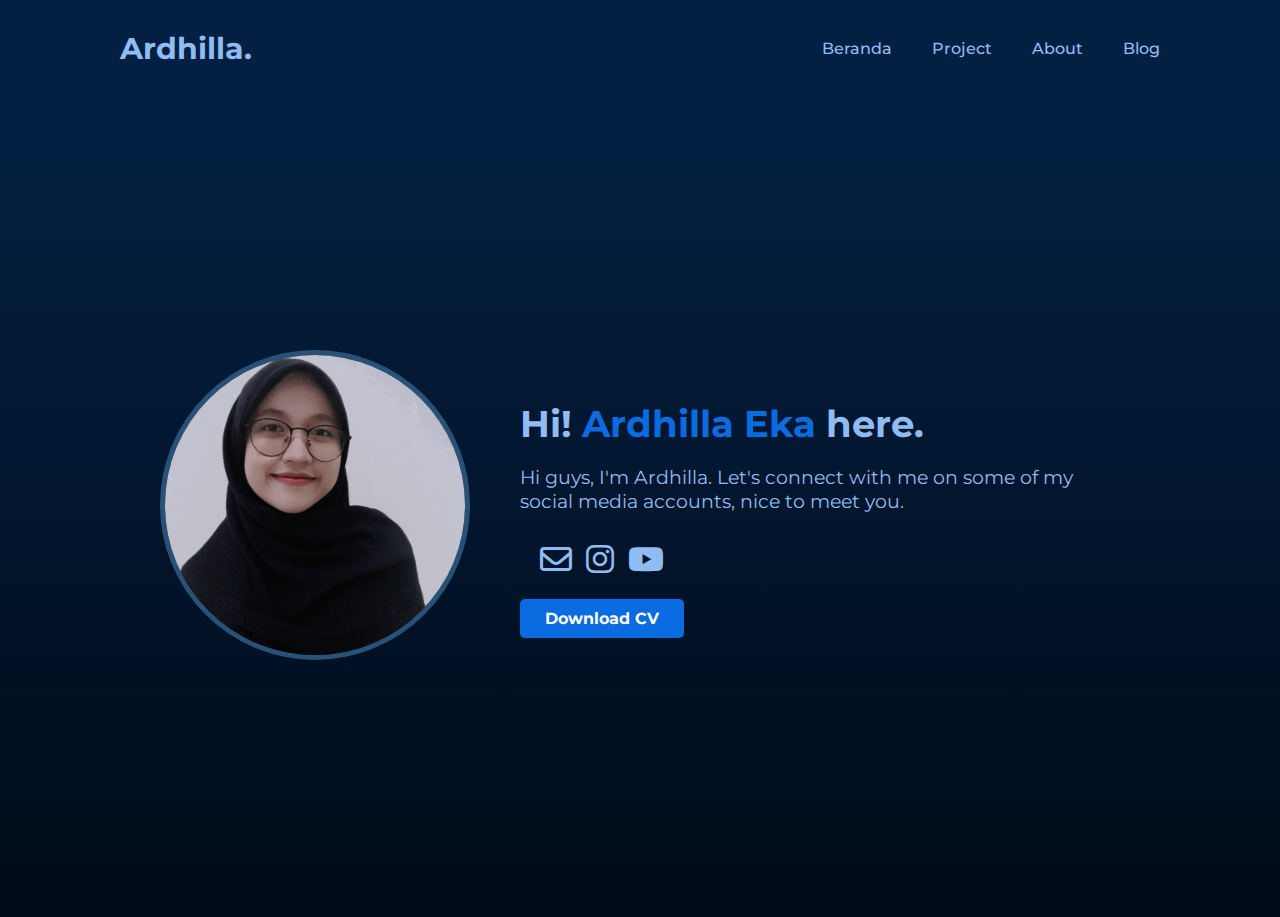
==== index.html @ 69149636 "hero" ====
<!DOCTYPE html>
<html lang="en">
  <head>
    <meta charset="UTF-8" />
    <meta name="viewport" content="width=device-width, initial-scale=1.0" />
    <title>Responsive Header with Hamburger Menu</title>
    <link rel="preconnect" href="https://fonts.googleapis.com" />
    <link rel="preconnect" href="https://fonts.gstatic.com" crossorigin />
    <link
      href="https://fonts.googleapis.com/css2?family=Montserrat:ital,wght@0,100..900;1,100..900&display=swap"
      rel="stylesheet"
    />
    <link
      rel="stylesheet"
      href="https://cdnjs.cloudflare.com/ajax/libs/font-awesome/6.4.2/css/all.min.css"
    />
    <link rel="stylesheet" href="styles.css" />
  </head>
  <body>
    <header class="header">
      <div class="logo">Ardhilla.</div>
      <nav>
        <a href="#">Beranda</a>
        <a href="#">Project</a>
        <a href="#">About</a>
        <a href="#">Blog</a>
      </nav>
      <div class="menu-toggle">&#9776;</div>
    </header>
    <main>
      <section class="hero">
        <div class="profile">
          <img src="profile.jpg" alt="Ardhilla Eka" class="profile-img" />
        </div>
        <div class="hero-text">
          <h1>Hi! <span class="highlight">Ardhilla Eka</span> here.</h1>
          <p>
            Hi guys, I'm Ardhilla. Let's connect with me on some of my social
            media accounts, nice to meet you.
          </p>
          <div class="social-links">
            <i class="fa-regular fa-envelope fa-2x"></i>
            <i class="fa-brands fa-instagram fa-2x"></i>
            <i class="fa-brands fa-youtube fa-2x"></i>
          </div>
          <a href="#" class="btn">Download CV</a>
        </div>
      </section>
      <section class="project">

      </section>
    </main>


    <script src="scripts.js"></script>
  </body>
</html>
---- styles.css ----
body {
  margin: 0;
  font-family: "Montserrat", sans-serif;
  font-size: 16px;
}

/* Header */
.header {
  display: flex;
  justify-content: space-between;
  align-items: center;
  padding: 30px 120px 30px 120px;
  background-color: #032043;
  color: #91bcf1;
}

.logo {
  font-size: 1.9rem;
  font-weight: bolder;
}

nav {
  display: flex;
  gap: 20px;
}

nav a {
  color: #91bcf1;
  text-decoration: none;
  font-weight: 500;
  font-size: 16px;
  padding-left: 20px;
}

nav a:hover {
  color: #ddd;
}

.menu-toggle {
  display: none;
  cursor: pointer;
  color: #fff;
}

@media (max-width: 768px) {
  .header {
    padding: 30px;
  }
  nav {
    display: none;
    flex-direction: column;
    background-color: #032043;
    position: absolute;
    top: 60px;
    right: 0;
    left: 0;
    padding: 20px;
    gap: 10px;
  }

  .menu-toggle {
    display: block;
  }

  .header.active nav {
    display: flex;
    animation: slideDown 0.3s ease;
  }

  /* Slide down animation */
  @keyframes slideDown {
    from {
      opacity: 0;
      transform: translateY(-20px);
    }
    to {
      opacity: 1;
      transform: translateY(0);
    }
  }
}

/* ----------------------------------------------------------------------------------------- */

/* Hero */

.hero {
  display: flex;
  justify-content: center;
  align-items: center;
  height: calc(100vh - 80px);
  padding: 0 20px;
  background-image: linear-gradient(to bottom, #032043, #000b18);
}

.profile {
  margin-right: 50px;
}

.profile-img {
  width: 300px;
  height: 300px;
  border-radius: 50%;
  border: 5px solid #285178;
  object-fit: cover;
}

.hero-text {
  max-width: 600px;
  color: #91bcf1;
}

.hero-text h1 {
  font-size: 2.3rem;
  font-weight: bolder;
  margin-bottom: 10px;
}

.hero-text .highlight {
  color: #0b6be0;
}

.hero-text h2 {
  font-size: 1.8em;
  margin-bottom: 20px;
  color: #91bcf1;
}

.hero-text p {
  font-size: 1.2em;
  margin-bottom: 30px;
  color: #91bcf1;
}

.social-links {
  margin: 10px;
}
.social-links i {
  padding-left: 10px;
  margin-bottom: 1.5vh;
}

.btn {
  display: inline-block;
  background-color: #0b6be0;
  color: #fff;
  padding: 10px 25px;
  text-decoration: none;
  border-radius: 5px;
  font-weight: bold;
  transition: background-color 0.3s;
}

.btn:hover {
  background-color: #1d3c59;
}

@media (max-width: 768px) {
  .hero {
    flex-direction: column; 
    text-align: center; 
  }

  .profile {
    margin-right: 0; 
    margin-bottom: 20px;
  }

  .hero-text {
    max-width: 100%; 
    margin: 0 auto; 
  }

  .profile-img {
    width: 200px; 
    height: 200px;
  }

  .social-links i {
    margin-bottom: 2vh;
    padding-left: 15px;
  }

  .hero-text h1 {
    font-size: 1.8rem;
  }

  .hero-text p {
    font-size: 1rem;
  }
}
/* --------------------------------------------------------------------------------------------------------- */
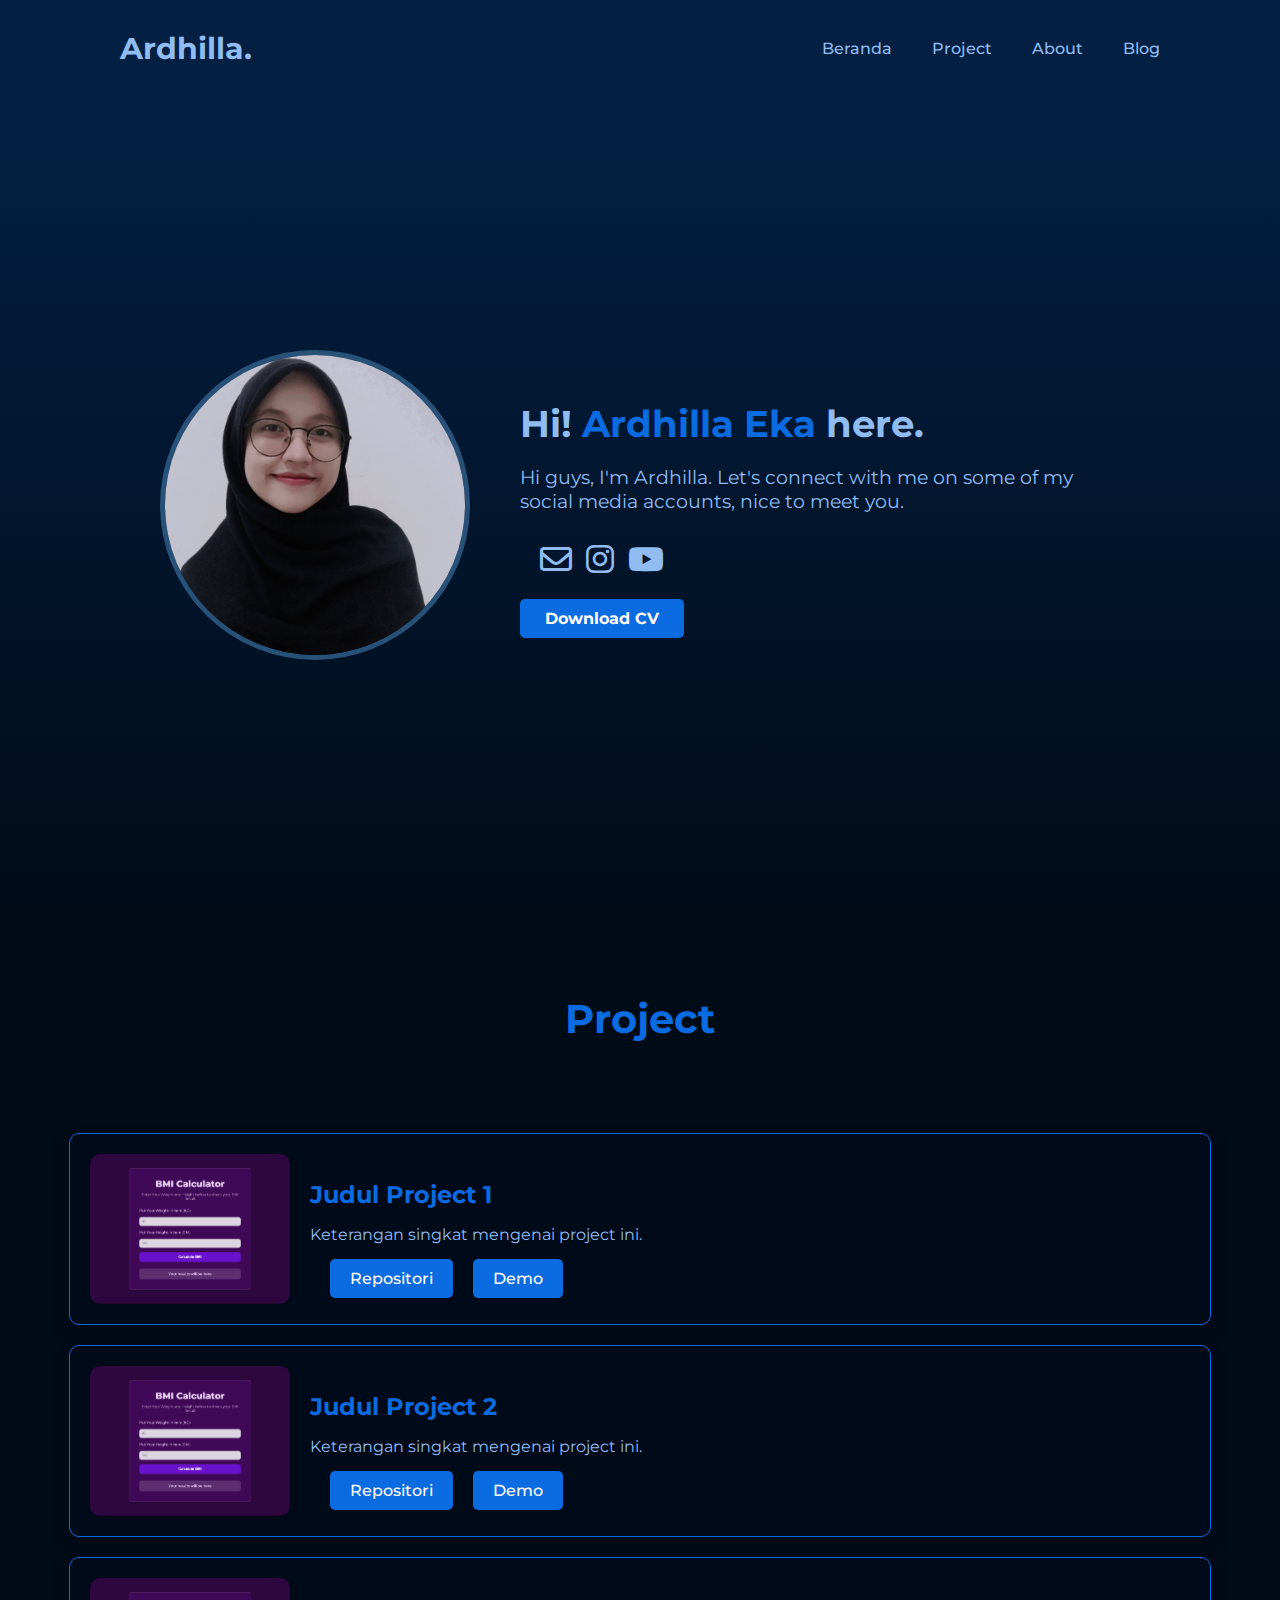
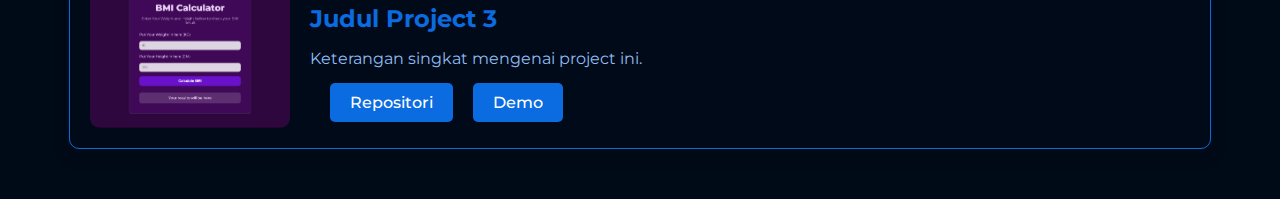
==== commit 4420263d: "project" ====
--- a/index.html
+++ b/index.html
@@ -30,7 +30,11 @@
     <main>
       <section class="hero">
         <div class="profile">
-          <img src="profile.jpg" alt="Ardhilla Eka" class="profile-img" />
+          <img
+            src="assets/profile.jpg"
+            alt="Ardhilla Eka"
+            class="profile-img"
+          />
         </div>
         <div class="hero-text">
           <h1>Hi! <span class="highlight">Ardhilla Eka</span> here.</h1>
@@ -47,10 +51,38 @@
         </div>
       </section>
       <section class="project">
-
+        <div class="tittle">
+          <h1>Project</h1>
+        </div>
+        <div class="box-project">
+          <div class="card">
+            <img src="assets/img1.png" alt="Project Image" />
+            <div class="project-info">
+              <h2>Judul Project 1</h2>
+              <p>Keterangan singkat mengenai project ini.</p>
+              <a href="#">Repositori</a><a href="#">Demo</a>
+            </div>
+          </div>
+          <div class="card">
+            <img src="assets/img1.png" alt="Project Image" />
+            <div class="project-info">
+              <h2>Judul Project 2</h2>
+              <p>Keterangan singkat mengenai project ini.</p>
+              <a href="#">Repositori</a><a href="#">Demo</a>
+            </div>
+          </div>
+          <div class="card">
+            <img src="assets/img1.png" alt="Project Image" />
+            <div class="project-info">
+              <h2>Judul Project 3</h2>
+              <p>Keterangan singkat mengenai project ini.</p>
+              <a href="#">Repositori</a><a href="#">Demo</a>
+            </div>
+          </div>
+        </div>
       </section>
+      
     </main>
-
 
     <script src="scripts.js"></script>
   </body>
--- a/styles.css
+++ b/styles.css
@@ -157,22 +157,22 @@
 
 @media (max-width: 768px) {
   .hero {
-    flex-direction: column; 
-    text-align: center; 
+    flex-direction: column;
+    text-align: center;
   }
 
   .profile {
-    margin-right: 0; 
+    margin-right: 0;
     margin-bottom: 20px;
   }
 
   .hero-text {
-    max-width: 100%; 
-    margin: 0 auto; 
+    max-width: 100%;
+    margin: 0 auto;
   }
 
   .profile-img {
-    width: 200px; 
+    width: 200px;
     height: 200px;
   }
 
@@ -190,3 +190,161 @@
   }
 }
 /* --------------------------------------------------------------------------------------------------------- */
+
+/* Project */
+.project {
+  padding: 50px;
+  background-color: #000b18;
+}
+
+.project .tittle {
+  text-align: center;
+  margin-bottom: 10vh;
+}
+
+.project .tittle h1 {
+  font-size: 2.5rem;
+  color: #0b6be0;
+  font-weight: bolder;
+}
+
+/* Styling for the list of projects */
+.box-project {
+  display: flex;
+  flex-direction: column;
+  justify-content: center;
+  align-items: center;
+  gap: 20px;
+}
+
+/* Styling for each project card */
+.box-project .card {
+  width: 1100px;
+  display: flex;
+  align-items: center;
+  background-color: #000b1835;
+  border: #0b6be0 1px solid;
+  box-shadow: 0px 8px 16px rgba(0, 0, 0, 0.2);
+  border-radius: 10px;
+  overflow: hidden;
+  padding: 20px;
+  transition: transform 0.3s ease, box-shadow 0.3s ease;
+}
+
+.box-project .card:hover {
+  transform: translateY(-5px);
+  box-shadow: 4px 4px 8px rgba(53, 57, 255, 0.566);
+}
+
+/* Styling for the image */
+.box-project img {
+  width: 200px;
+  height: 150px;
+  object-fit: cover;
+  border-radius: 10px;
+  margin-right: 20px;
+}
+
+/* Styling for the project details */
+.box-project h2 {
+  font-size: 1.5rem;
+  color: #0b6be0;
+  margin-bottom: 10px;
+}
+
+.box-project p {
+  font-size: 1rem;
+  color: #91bcf1;
+  margin-bottom: 15px;
+}
+
+.box-project a {
+  display: inline-block;
+  padding: 10px 20px;
+  margin-left: 20px;
+  background-color: #0b6be0;
+  font-weight: 500;
+  color: #fff;
+  text-decoration: none;
+  border-radius: 5px;
+  transition: background-color 0.3s ease;
+}
+
+.box-project a:hover {
+  background-color: #032043;
+}
+
+/* Responsive layout for smaller screens */
+@media (max-width: 768px) {
+  .box-project .card {
+    flex-direction: column;
+    align-items: flex-start;
+  }
+
+  .box-project img {
+    width: 100%;
+    height: auto;
+    margin-right: 0;
+    margin-bottom: 15px;
+  }
+
+  .box-project .card:hover {
+    transform: none;
+  }
+}
+@media (max-width: 1200px) {
+  .box-project .card {
+    flex-direction: column;
+    width: 90%;
+    align-items: center;
+    justify-content: center;
+    padding: 15px;
+  }
+
+  .box-project img {
+    width: 500px;
+    height: auto;
+    margin-right: 0;
+    margin-bottom: 15px;
+  }
+
+  .box-project h2 {
+    font-size: 1.2rem;
+    text-align: center;
+  }
+
+  .box-project p {
+    font-size: 0.9rem;
+  }
+
+  .box-project a {
+    padding: 8px 16px;
+    font-size: 0.9rem;
+  }
+  .box-project .card:hover {
+    transform: none;
+    box-shadow: none;
+  }
+}
+
+@media (max-width: 480px) {
+  .box-project .card {
+    width: 100%;
+    padding: 10px;
+  }
+
+  .box-project h2 {
+    font-size: 1rem;
+  }
+
+  .box-project p {
+    font-size: 0.8rem;
+  }
+
+  .box-project a {
+    padding: 6px 12px;
+    font-size: 0.8rem;
+  }
+}
+
+/* -------------------------------------------------------------------------------------------------------- */
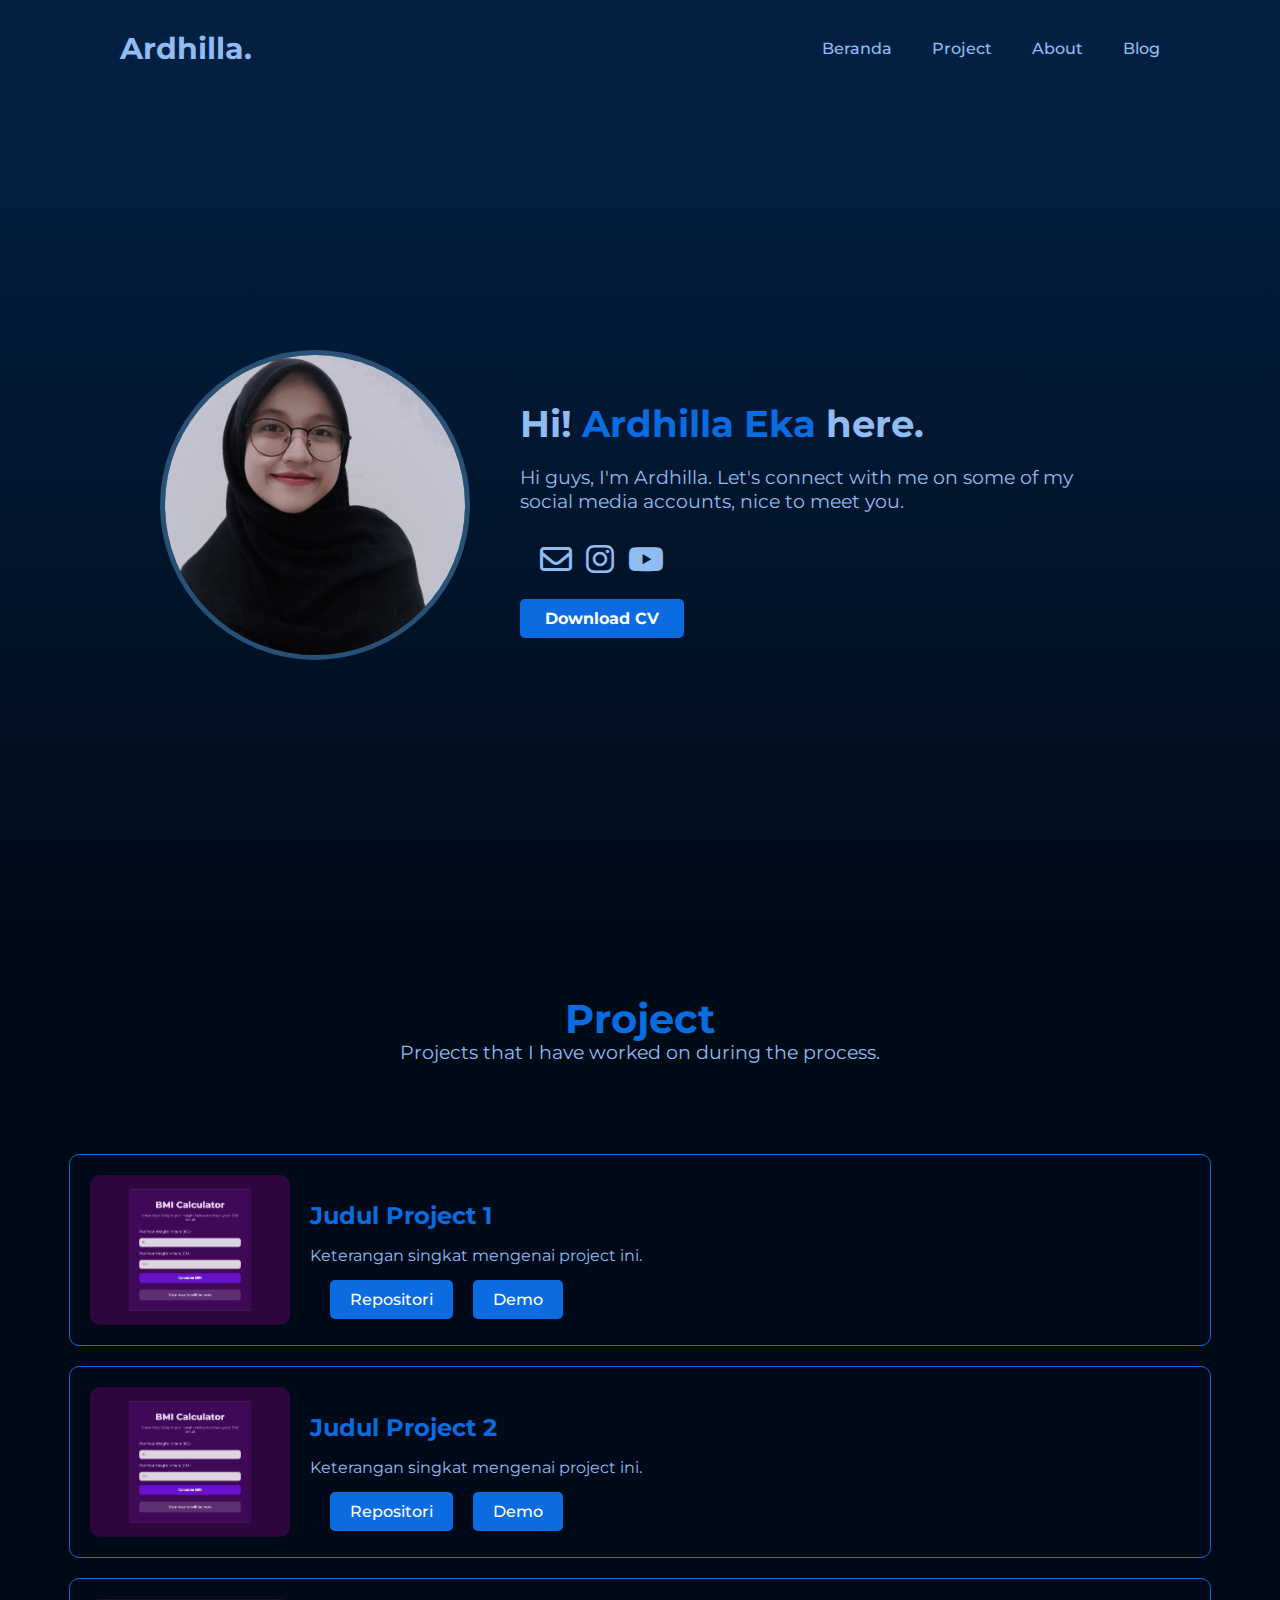
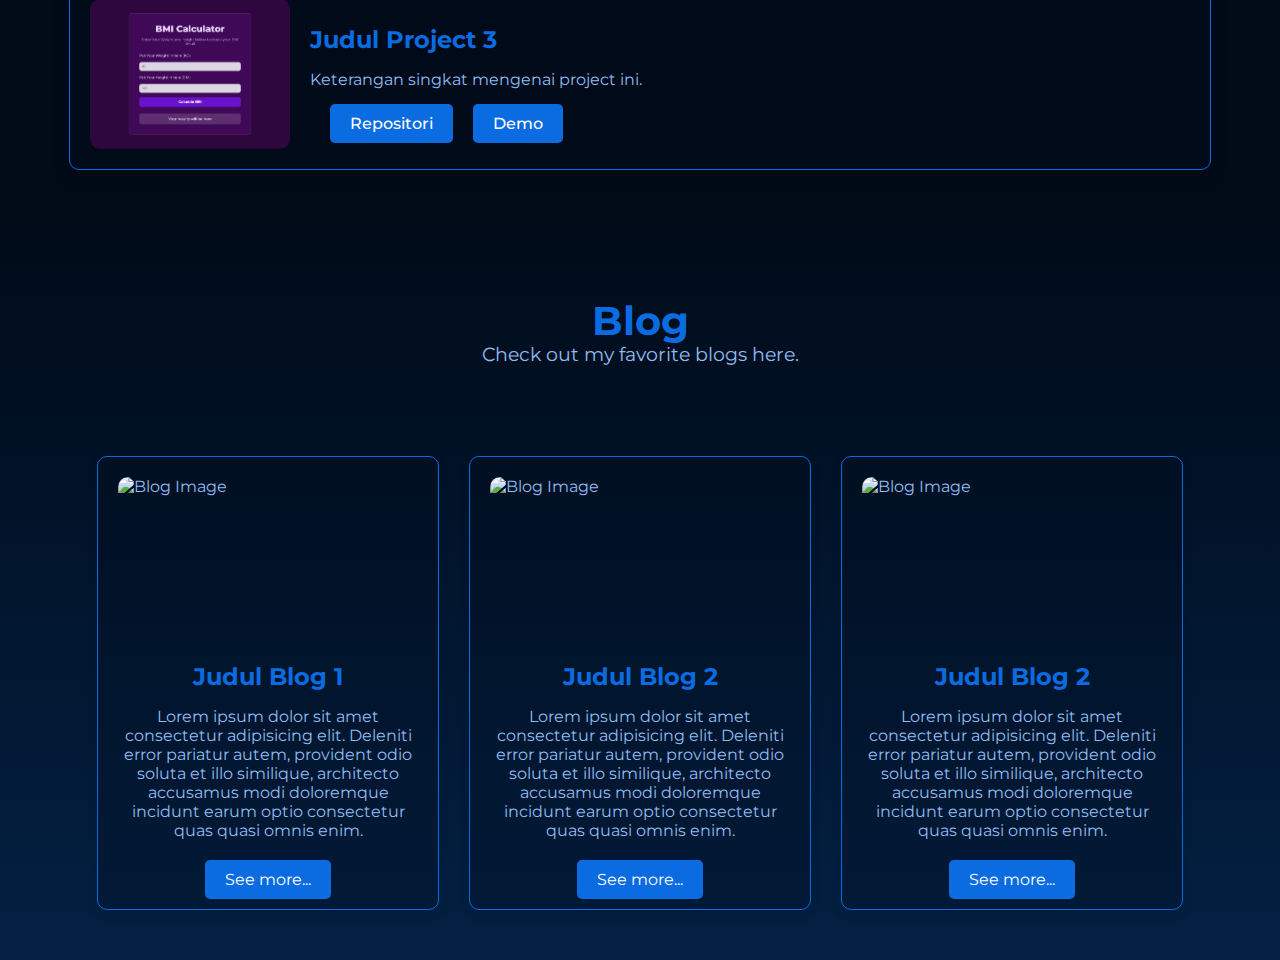
==== commit c2af7b9c: "blog" ====
--- a/index.html
+++ b/index.html
@@ -53,6 +53,7 @@
       <section class="project">
         <div class="tittle">
           <h1>Project</h1>
+          <p>Projects that I have worked on during the process.</p>
         </div>
         <div class="box-project">
           <div class="card">
@@ -81,9 +82,42 @@
           </div>
         </div>
       </section>
-      
+      <section class="blog">
+        <div class="tittle">
+          <h1>Blog</h1>
+          <p>Check out my favorite blogs here.</p>
+        </div>
+        <div class="box-blog">
+          <div class="card-blog">
+            <img src="assets/blog1.png" alt="Blog Image" />
+            <div class="blog-info">
+              <h2>Judul Blog 1</h2>
+              <p>Lorem ipsum dolor sit amet consectetur adipisicing elit. Deleniti error pariatur autem, provident odio soluta et illo similique, architecto accusamus modi doloremque incidunt earum optio consectetur quas quasi omnis enim.</p>
+              <a href="#">See more...</a>
+            </div>
+          </div>
+          <div class="card-blog">
+            <img src="assets/blog2.png" alt="Blog Image" />
+            <div class="blog-info">
+              <h2>Judul Blog 2</h2>
+              <p>Lorem ipsum dolor sit amet consectetur adipisicing elit. Deleniti error pariatur autem, provident odio soluta et illo similique, architecto accusamus modi doloremque incidunt earum optio consectetur quas quasi omnis enim.</p>
+              <a href="#">See more...</a>
+            </div>
+          </div>
+          <div class="card-blog">
+            <img src="assets/blog2.png" alt="Blog Image" />
+            <div class="blog-info">
+              <h2>Judul Blog 2</h2>
+              <p>Lorem ipsum dolor sit amet consectetur adipisicing elit. Deleniti error pariatur autem, provident odio soluta et illo similique, architecto accusamus modi doloremque incidunt earum optio consectetur quas quasi omnis enim.</p>
+              <a href="#">See more...</a>
+            </div>
+          </div>
+        </div>
+      </section>
     </main>
-
+    <footer>
+        
+    </footer>
     <script src="scripts.js"></script>
   </body>
 </html>
--- a/styles.css
+++ b/styles.css
@@ -196,19 +196,24 @@
   padding: 50px;
   background-color: #000b18;
 }
-
-.project .tittle {
+/* Tittle setiap section */
+.tittle {
   text-align: center;
   margin-bottom: 10vh;
 }
 
-.project .tittle h1 {
+.tittle h1 {
   font-size: 2.5rem;
   color: #0b6be0;
   font-weight: bolder;
 }
-
-/* Styling for the list of projects */
+.tittle p {
+  color: #91bcf1;
+  font-size: 1.2rem;
+  margin-top: -30px;
+}
+/* ------------------------- */
+
 .box-project {
   display: flex;
   flex-direction: column;
@@ -348,3 +353,133 @@
 }
 
 /* -------------------------------------------------------------------------------------------------------- */
+/* Blog Section */
+.blog {
+  background-image: linear-gradient(to top, #032043, #000b18);
+  padding: 50px;
+  color: #91bcf1;
+}
+/* Blog Section */
+.blog {
+  background-image: linear-gradient(to top, #032043, #000b18);
+  padding: 50px;
+  color: #91bcf1;
+}
+
+.box-blog {
+  display: flex;
+  flex-wrap: wrap;
+  justify-content: center;
+  gap: 30px;
+}
+
+.card-blog {
+  width: 300px;
+  background-color: #000b1835;
+  border: 1px solid #0b6be0;
+  border-radius: 10px;
+  padding: 20px;
+  box-shadow: 0px 4px 12px rgba(0, 0, 0, 0.1);
+  transition: transform 0.3s ease, box-shadow 0.3s ease;
+  display: flex;
+  flex-direction: column;
+  align-items: center;
+}
+
+.card-blog:hover {
+  transform: translateY(-5px);
+  box-shadow: 0px 6px 20px rgba(0, 107, 224, 0.3);
+}
+
+/* Styling for the blog image */
+.card-blog img {
+  width: 100%;
+  height: 150px;
+  object-fit: cover;
+  border-radius: 10px;
+  margin-bottom: 15px;
+}
+
+.blog-info {
+  text-align: center;
+}
+
+.blog-info h2 {
+  font-size: 1.5rem;
+  color: #0b6be0;
+  margin-bottom: 10px;
+}
+
+.blog-info p {
+  font-size: 1rem;
+  color: #91bcf1;
+  margin-bottom: 30px;
+}
+
+.blog-info a {
+  font-size: 1rem;
+  color: #fff;
+  background-color: #0b6be0;
+  padding: 10px 20px;
+  border-radius: 5px;
+  text-decoration: none;
+  transition: background-color 0.3s ease;
+  margin-bottom: 30px;
+}
+
+.blog-info a:hover {
+  background-color: #032043;
+}
+
+@media (max-width: 768px) {
+  .box-blog {
+    flex-direction: column;
+    gap: 20px;
+  }
+
+  .card-blog {
+    width: 100%;
+    padding: 15px;
+  }
+
+  .card-blog img {
+    height: 120px;
+  }
+
+  .blog-info h2 {
+    font-size: 1.5rem;
+  }
+
+  .blog-info p {
+    font-size: 0.95rem;
+  }
+
+  .blog-info a {
+    font-size: 0.9rem;
+    padding: 8px 16px;
+  }
+}
+
+@media (max-width: 480px) {
+  .card-blog {
+    padding: 10px;
+  }
+
+  .card-blog img {
+    height: 100px;
+  }
+
+  .blog-info h2 {
+    font-size: 1.3rem;
+  }
+
+  .blog-info p {
+    font-size: 0.85rem;
+  }
+
+  .blog-info a {
+    font-size: 0.85rem;
+    padding: 7px 14px;
+  }
+}
+/* ----------------------------------------------------------------------------------------------------- */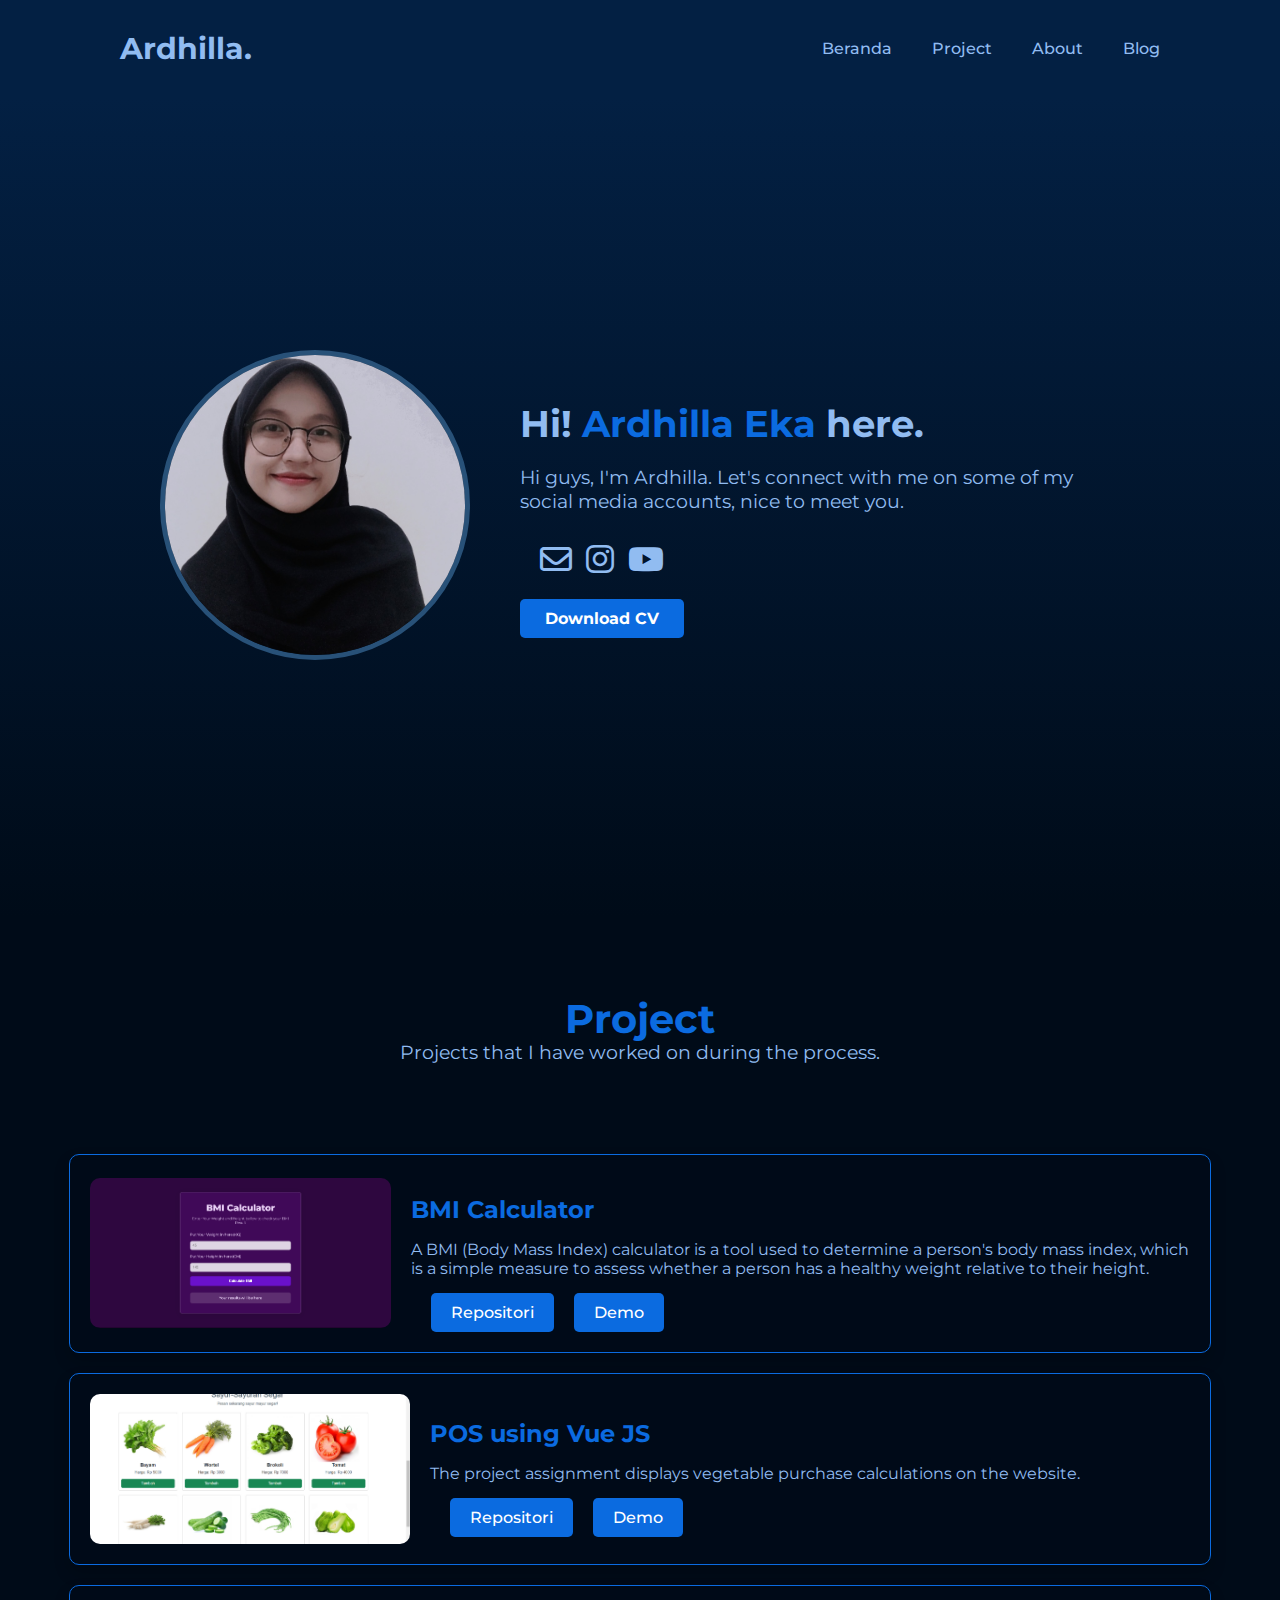
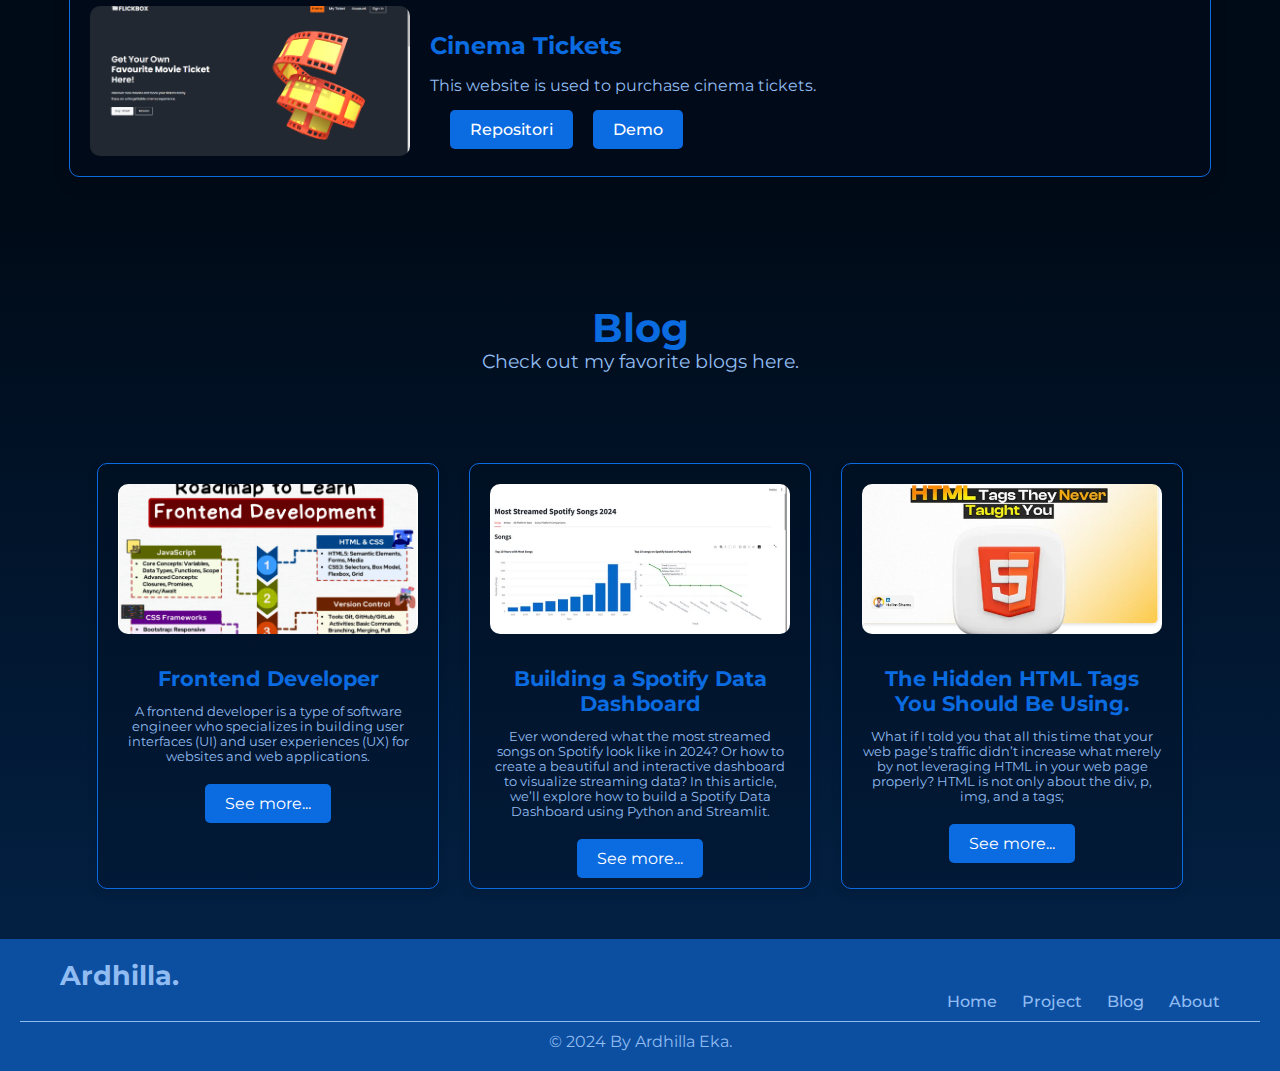
==== commit 035932f9: "homepage -animation" ====
--- a/index.html
+++ b/index.html
@@ -43,9 +43,9 @@
             media accounts, nice to meet you.
           </p>
           <div class="social-links">
-            <i class="fa-regular fa-envelope fa-2x"></i>
-            <i class="fa-brands fa-instagram fa-2x"></i>
-            <i class="fa-brands fa-youtube fa-2x"></i>
+            <a href="https://ardhillaeka83@gmail.com"><i class="fa-regular fa-envelope fa-2x"></i></a>
+            <a href="https://www.instagram.com/ardhilla_eka/"><i class="fa-brands fa-instagram fa-2x"></i></a>
+            <a href="https://www.youtube.com/@ardhillaekawindiarti"><i class="fa-brands fa-youtube fa-2x"></i></a>
           </div>
           <a href="#" class="btn">Download CV</a>
         </div>
@@ -59,25 +59,25 @@
           <div class="card">
             <img src="assets/img1.png" alt="Project Image" />
             <div class="project-info">
-              <h2>Judul Project 1</h2>
-              <p>Keterangan singkat mengenai project ini.</p>
-              <a href="#">Repositori</a><a href="#">Demo</a>
+              <h2>BMI Calculator</h2>
+              <p>A BMI (Body Mass Index) calculator is a tool used to determine a person's body mass index, which is a simple measure to assess whether a person has a healthy weight relative to their height. </p>
+              <a href="https://github.com/dwlndr/BMI-Calculator">Repositori</a><a href="https://bmi-calculator-ardh.vercel.app/">Demo</a>
             </div>
           </div>
           <div class="card">
-            <img src="assets/img1.png" alt="Project Image" />
+            <img src="assets/img2.png" alt="Project Image" />
             <div class="project-info">
-              <h2>Judul Project 2</h2>
-              <p>Keterangan singkat mengenai project ini.</p>
-              <a href="#">Repositori</a><a href="#">Demo</a>
+              <h2>POS using Vue JS</h2>
+              <p>The project assignment displays vegetable purchase calculations on the website.</p>
+              <a href="https://github.com/dwlndr/pos-simple-vuecli">Repositori</a><a href="https://pos-simple-vuecli.vercel.app/">Demo</a>
             </div>
           </div>
           <div class="card">
-            <img src="assets/img1.png" alt="Project Image" />
+            <img src="assets/img3.png" alt="Project Image" />
             <div class="project-info">
-              <h2>Judul Project 3</h2>
-              <p>Keterangan singkat mengenai project ini.</p>
-              <a href="#">Repositori</a><a href="#">Demo</a>
+              <h2>Cinema Tickets</h2>
+              <p>This website is used to purchase cinema tickets.</p>
+              <a href="https://github.com/f3-bagus/17-2-pemesanan-tiket">Repositori</a><a href="https://fe-msib-6-pemesanan-tiket-bioskop-02.educalab.id/">Demo</a>
             </div>
           </div>
         </div>
@@ -89,35 +89,48 @@
         </div>
         <div class="box-blog">
           <div class="card-blog">
-            <img src="assets/blog1.png" alt="Blog Image" />
+            <img src="assets/img-blog/blog1.png" alt="Blog Image" />
             <div class="blog-info">
-              <h2>Judul Blog 1</h2>
-              <p>Lorem ipsum dolor sit amet consectetur adipisicing elit. Deleniti error pariatur autem, provident odio soluta et illo similique, architecto accusamus modi doloremque incidunt earum optio consectetur quas quasi omnis enim.</p>
-              <a href="#">See more...</a>
+              <h2>Frontend Developer</h2>
+              <p>A frontend developer is a type of software engineer who specializes in building user interfaces (UI) and user experiences (UX) for websites and web applications.</p>
+              <a href="https://medium.com/@careerwithhina/frontend-developer-8ecfd0d6293f">See more...</a>
             </div>
           </div>
           <div class="card-blog">
-            <img src="assets/blog2.png" alt="Blog Image" />
+            <img src="assets/img-blog/blog2.png" alt="Blog Image" />
             <div class="blog-info">
-              <h2>Judul Blog 2</h2>
-              <p>Lorem ipsum dolor sit amet consectetur adipisicing elit. Deleniti error pariatur autem, provident odio soluta et illo similique, architecto accusamus modi doloremque incidunt earum optio consectetur quas quasi omnis enim.</p>
-              <a href="#">See more...</a>
+              <h2>Building a Spotify Data Dashboard</h2>
+              <p>Ever wondered what the most streamed songs on Spotify look like in 2024? Or how to create a beautiful and interactive dashboard to visualize streaming data? In this article, we’ll explore how to build a Spotify Data Dashboard using Python and Streamlit.</p>
+              <a href="https://medium.com/@sahil.mathur2504/building-a-spotify-data-dashboard-with-python-and-streamlit-384835ba0f98">See more...</a>
             </div>
           </div>
           <div class="card-blog">
-            <img src="assets/blog2.png" alt="Blog Image" />
+            <img src="assets//img-blog/blog3.png" alt="Blog Image" />
             <div class="blog-info">
-              <h2>Judul Blog 2</h2>
-              <p>Lorem ipsum dolor sit amet consectetur adipisicing elit. Deleniti error pariatur autem, provident odio soluta et illo similique, architecto accusamus modi doloremque incidunt earum optio consectetur quas quasi omnis enim.</p>
+              <h2>The Hidden HTML Tags You Should Be Using.</h2>
+              <p>What if I told you that all this time that your web page’s traffic didn’t increase what merely by not leveraging HTML in your web page properly? HTML is not only about the div, p, img, and a tags; </p>
               <a href="#">See more...</a>
             </div>
           </div>
         </div>
       </section>
     </main>
-    <footer>
-        
-    </footer>
+    <footer class="footer">
+        <div class="footer-content">
+          <div class="footer-logo">Ardhilla.</div>
+          <nav class="footer-nav">
+            <a href="%">Home</a>
+            <a href="#">Project</a>
+            <a href="#">Blog</a>
+            <a href="#">About</a>
+          </nav>
+          </div>
+        </div>
+        <div class="footer-bottom">
+          <p>&copy; 2024 By Ardhilla Eka.</p>
+        </div>
+      </footer>
+      
     <script src="scripts.js"></script>
   </body>
 </html>
--- a/styles.css
+++ b/styles.css
@@ -135,6 +135,14 @@
 .social-links {
   margin: 10px;
 }
+.social-links a{
+    text-decoration: none;
+    color: #91bcf1;
+}
+.social-links a:hover{
+    text-decoration: none;
+    color: #02479c;
+}
 .social-links i {
   padding-left: 10px;
   margin-bottom: 1.5vh;
@@ -243,7 +251,7 @@
 
 /* Styling for the image */
 .box-project img {
-  width: 200px;
+  width: 320px;
   height: 150px;
   object-fit: cover;
   border-radius: 10px;
@@ -405,13 +413,13 @@
 }
 
 .blog-info h2 {
-  font-size: 1.5rem;
+  font-size: 1.3rem;
   color: #0b6be0;
   margin-bottom: 10px;
 }
 
 .blog-info p {
-  font-size: 1rem;
+  font-size: 0.8rem;
   color: #91bcf1;
   margin-bottom: 30px;
 }
@@ -482,4 +490,63 @@
     padding: 7px 14px;
   }
 }
-/* ----------------------------------------------------------------------------------------------------- */+/* ----------------------------------------------------------------------------------------------------- */
+/* Footer */
+.footer {
+  background-color: #0c4fa1;
+  color: #91bcf1;
+  padding: 20px;
+}
+
+.footer-top {
+  display: flex;
+  margin-bottom: 20px;
+}
+
+.footer-logo {
+  font-size: 1.7rem;
+  font-weight: bolder;
+  margin-left: 40px;
+}
+
+.footer-nav {
+  display: flex;
+  gap: 5px;
+  justify-content: flex-end;
+  margin-right: 40px;
+}
+
+.footer-nav a {
+  color: #91bcf1;
+  text-decoration: none;
+  font-size: 1rem;
+  font-weight: 500;
+}
+
+.footer-nav a:hover {
+  color: #ddd;
+}
+
+.footer-bottom {
+  text-align: center;
+  padding-top: 10px; 
+  margin-top: 10px;
+  border-top: 1px solid #91bcf1;
+}
+
+.footer-bottom p {
+  font-size: 1rem;
+  margin: 0;
+}
+
+@media (max-width: 768px) {
+  .footer-top {
+    flex-direction: column;
+    align-items: center;
+  }
+
+  .footer-nav {
+    margin-top: 10px;
+    gap: 10px;
+  }
+}
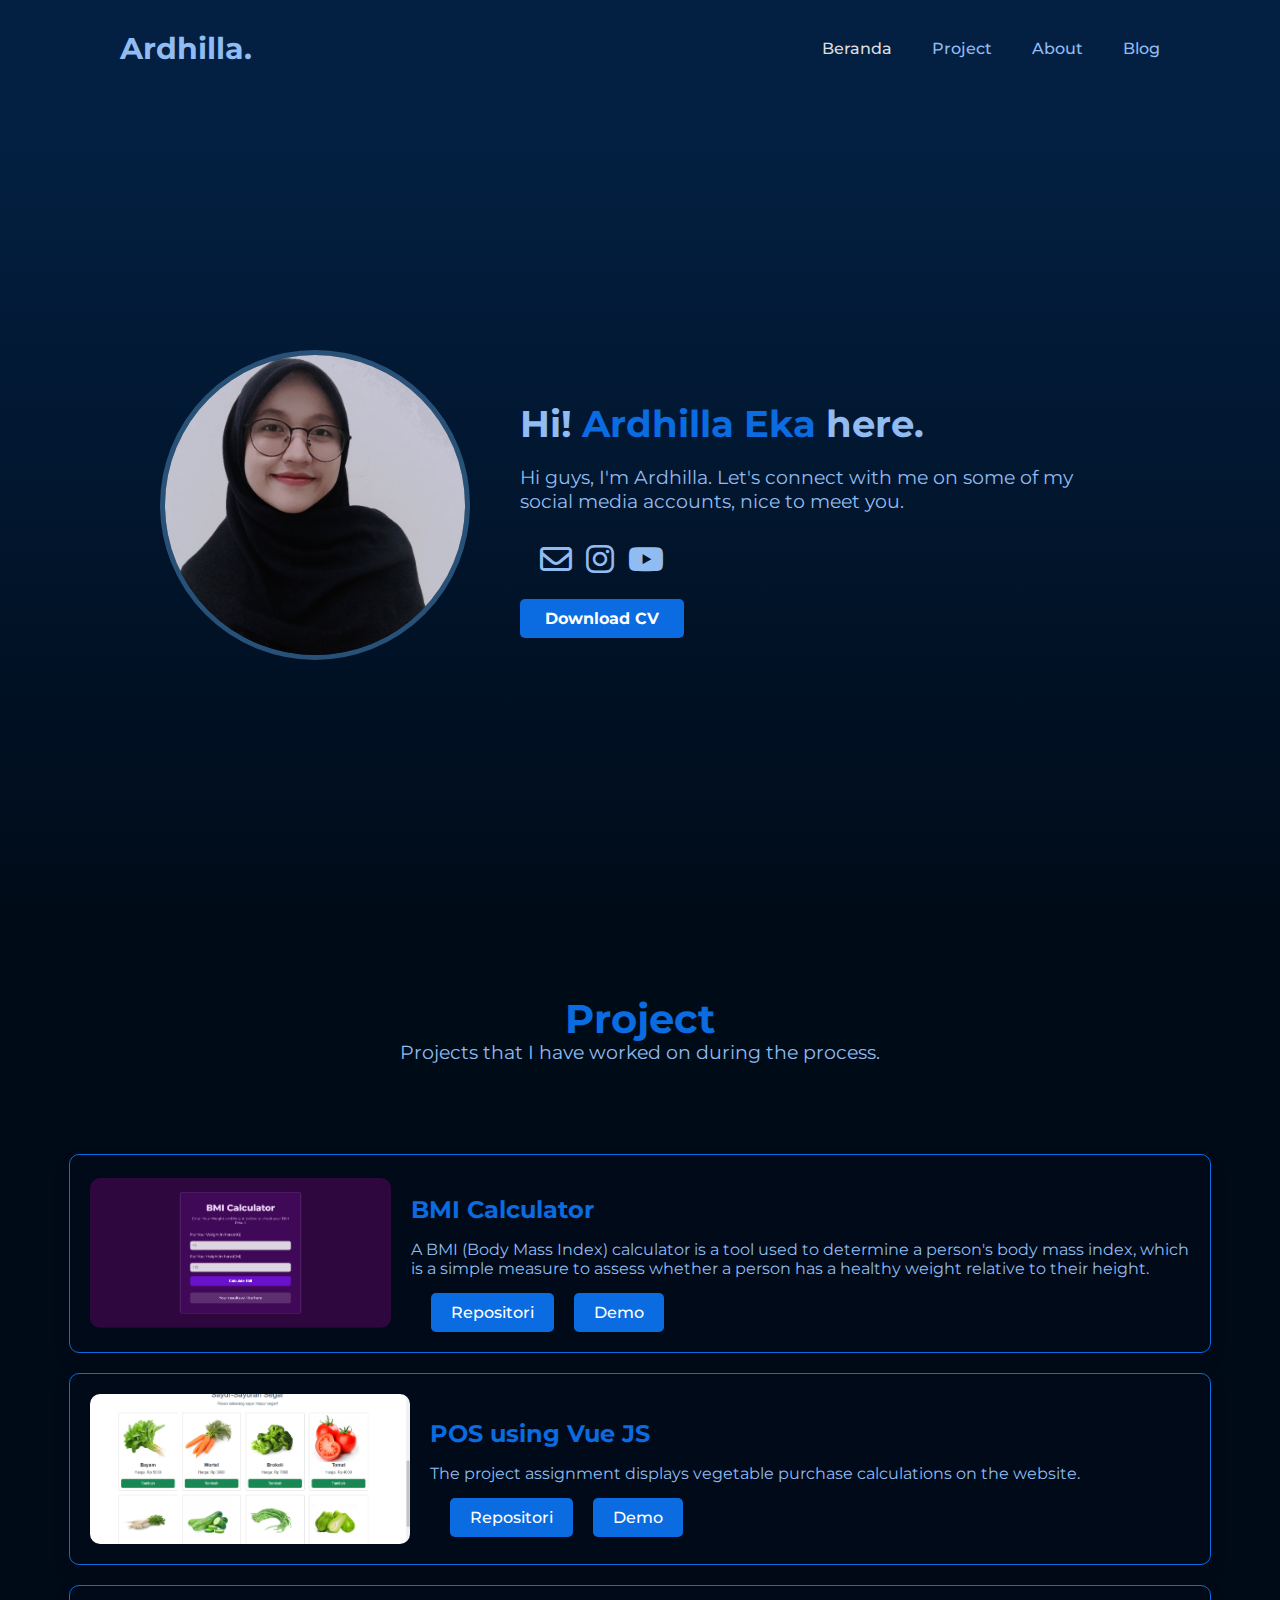
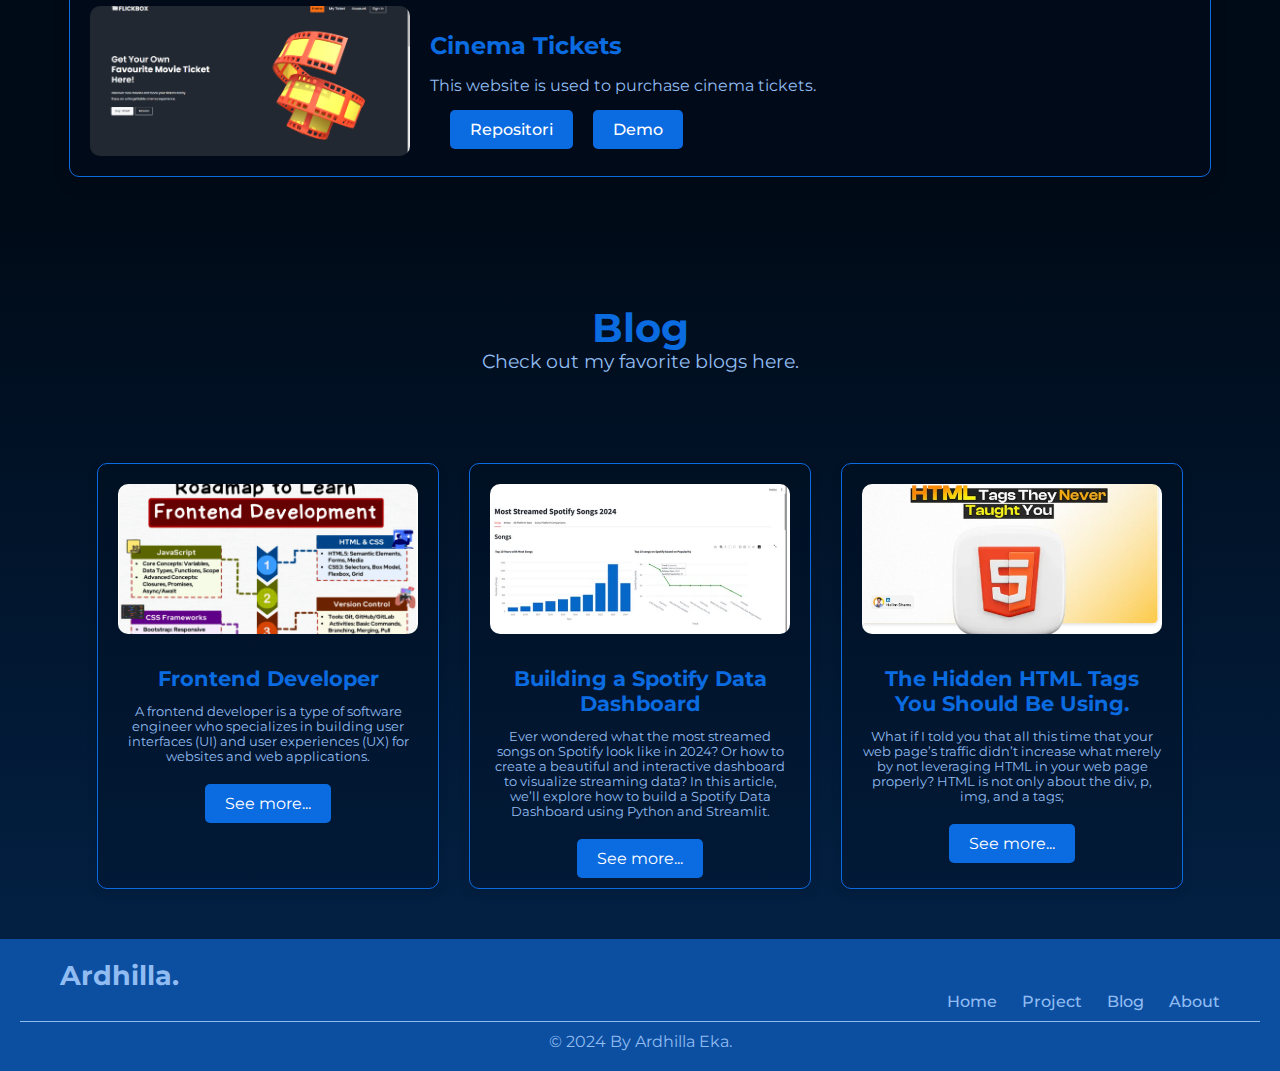
==== commit 84c5d612: "add new page" ====
--- a/index.html
+++ b/index.html
@@ -20,23 +20,23 @@
     <header class="header">
       <div class="logo">Ardhilla.</div>
       <nav>
-        <a href="#">Beranda</a>
-        <a href="#">Project</a>
-        <a href="#">About</a>
-        <a href="#">Blog</a>
+        <a href="index.html" class="active">Beranda</a>
+        <a href="project.html">Project</a>
+        <a href="about.html">About</a>
+        <a href="blog.html">Blog</a>
       </nav>
       <div class="menu-toggle">&#9776;</div>
     </header>
     <main>
       <section class="hero">
-        <div class="profile">
+        <div class="profile slide-in">
           <img
             src="assets/profile.jpg"
             alt="Ardhilla Eka"
             class="profile-img"
           />
         </div>
-        <div class="hero-text">
+        <div class="hero-text slide-in-text">
           <h1>Hi! <span class="highlight">Ardhilla Eka</span> here.</h1>
           <p>
             Hi guys, I'm Ardhilla. Let's connect with me on some of my social
--- a/styles.css
+++ b/styles.css
@@ -36,6 +36,10 @@
   color: #ddd;
 }
 
+nav .active {
+  color: #ddd;
+}
+
 .menu-toggle {
   display: none;
   cursor: pointer;
@@ -46,7 +50,7 @@
   .header {
     padding: 30px;
   }
-  nav {
+  .header nav {
     display: none;
     flex-direction: column;
     background-color: #032043;
@@ -62,12 +66,11 @@
     display: block;
   }
 
-  .header.active nav {
+  .header nav.active {
     display: flex;
     animation: slideDown 0.3s ease;
   }
 
-  /* Slide down animation */
   @keyframes slideDown {
     from {
       opacity: 0;
@@ -135,13 +138,13 @@
 .social-links {
   margin: 10px;
 }
-.social-links a{
-    text-decoration: none;
-    color: #91bcf1;
-}
-.social-links a:hover{
-    text-decoration: none;
-    color: #02479c;
+.social-links a {
+  text-decoration: none;
+  color: #91bcf1;
+}
+.social-links a:hover {
+  text-decoration: none;
+  color: #02479c;
 }
 .social-links i {
   padding-left: 10px;
@@ -203,6 +206,10 @@
 .project {
   padding: 50px;
   background-color: #000b18;
+}
+.project-full {
+    padding: 10px 20px 150px 20px;
+    background-image: linear-gradient(to bottom, #032043, #000b18);
 }
 /* Tittle setiap section */
 .tittle {
@@ -529,7 +536,7 @@
 
 .footer-bottom {
   text-align: center;
-  padding-top: 10px; 
+  padding-top: 10px;
   margin-top: 10px;
   border-top: 1px solid #91bcf1;
 }
@@ -550,3 +557,29 @@
     gap: 10px;
   }
 }
+
+.slide-in {
+  animation: slideIn 0.5s ease-in-out;
+}
+
+@keyframes slideIn {
+  from {
+    transform: translateY(-20%);
+  }
+  to {
+    transform: translateY(0);
+  }
+}
+
+.slide-in-text {
+    animation: slideIn 1s ease-in-out;
+  }
+  
+  @keyframes slideInText {
+    from {
+      transform: translateY(-20%);
+    }
+    to {
+      transform: translateY(0);
+    }
+  }
